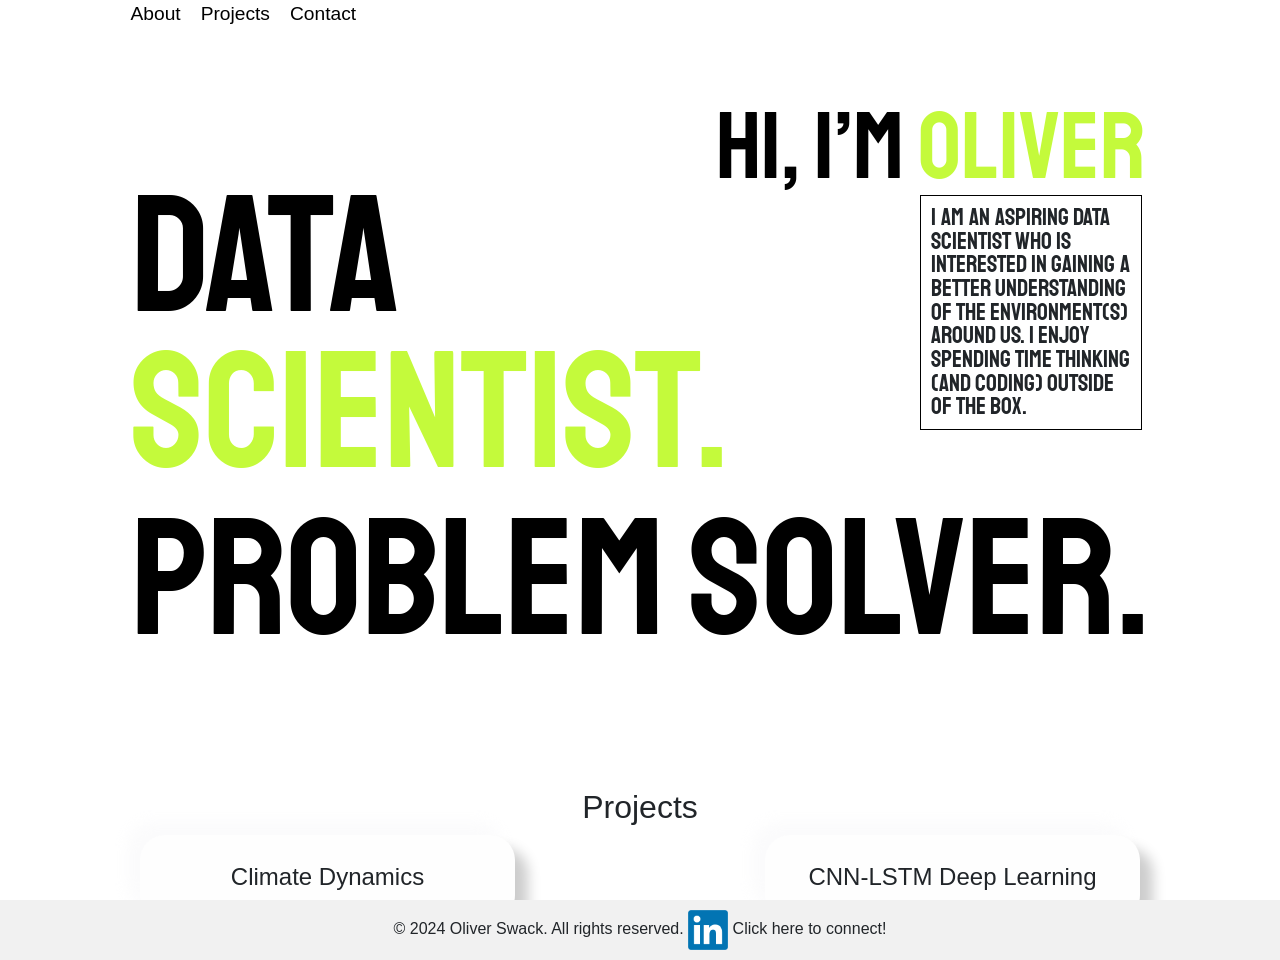
==== index.html @ 8a65af73 "Update index.html" ====
<!DOCTYPE html>
<html lang="en">
<head>
  <meta charset="UTF-8">
  <meta name="viewport" content="width=device-width, initial-scale=1.0">
  <title>Oliver Swack Portfolio</title>
  <!-- external CSS file -->
  <link rel="stylesheet" type="text/css" href="design.css">
  <!-- additional external stylesheets -->
  <link href="https://fonts.googleapis.com/css2?family=Merriweather&display=swap" rel="stylesheet">
  <link rel="stylesheet" href="https://maxcdn.bootstrapcdn.com/bootstrap/4.0.0/css/bootstrap.min.css">
  <link rel="stylesheet" href="style.css">
</head>
<body>
  <main>
    <div class="design scroll-item-top">
      <!-- Navigation Bar -->
      <nav>
        <ul>
          <li><a href="#about">About</a></li>
          <li><a href="#portfolio">Projects</a></li>
          <li><a href="#contact">Contact</a></li>
        </ul>
      </nav>

      <div class="hi-i-m-oliver">
        Hi, I’m <span style="color: #c4fa3b">Oliver</span>
      </div>

      <div class ="stack">
        <div class="data">
          <span>Data</span>
        </div>
        <div class="i-am-an-aspiring">
          <span id="test"> I am an aspiring Data Scientist who is interested in gaining a better understanding of the environment(s)
          around us. I enjoy spending time thinking (and coding) outside of the box.</span>
        </div>
      </div>

      <div class="scientist">
        Scientist.
      </div>

      <div class="problem-solver">
        <span> Problem Solver. </span>
      </div>
    </div>
    <div class="container-fluid">
      <div class="row no-gutters justify-content-center divmargins2 scroll-item-top">
        <h2 id="projects">Projects</h2>
      </div>
      <div class="row no-gutters tblock-big-space" id="portfolio">
        <div class="col-lg-6 d-flex justify-content-center divmargins3">
          <div class="tblock">
            <span class='tblock-title'> Climate Dynamics </span>
            <div class="tblock-big">
            <img src="./climate_dynamics.png" class="tblockvis">
             Climate change is undoubtedly one of the leading existential threats we face today. Combatting this threat and improving our understanding of the environments around us, thousands of scientists actively study Earth’s climate to inspire solutions. Beginning in the summer of 2023, I interned as a research assistant at USC’s Climate Dynamics Lab. My primary task was to produce a model that analyzes the net warming trends (heating anomalies) in Earth's atmosphere from the last few thousand years through the 22nd century. To read more about my research and view the repository, click <a href="https://github.com/omswack/summer-research-2023" target="_blank" rel="noopener">here</a>.
           </div>
         </div>
       </div>
     <!-- </div>
       <div class="row no-gutters item-space"> -->
        <div class="col-lg-6 d-flex justify-content-center snap_item">
          <div class="tblock">
            <span class='tblock-title'> CNN-LSTM Deep Learning </span>
            <div class="tblock-big">
              <img src="./validation_test.png" class="tblockvis">
              In 2015, the U.N. introduced 17 sustainable development goals, or <a href="https://sdgs.un.org/goals" target="_blank" rel="noopener">SDGs</a>, to strategically focus on healthier economic development towards 2030. Inspired by this (and specifically SDG 13), my peers and I wanted to see if we could predict air quality patterns in hopes of discovering solutions. Starting from scratch, I designed a deep-learning model to predict the future presence of particulate matter in our atmosphere. I calculated all of the tensor and convolution dimensions firstly by hand and then proceeded to implement it using PyTorch. The model was trained off of time series data, to learn more and view the code, click <a href="https://github.com/omswack/aersol-CNN-LSTM" target="_blank" rel="noopener">here</a>.
         </div>
       </div>
     </div>
   </div>
     <div class="row no-gutters tblock-big-space scroll-item-top">
      <div class="col-lg-6 d-flex justify-content-center divmargins2">
        <div class="tblock divmargins3">
          <span class='tblock-title'> MusicaHub (GeoListen) </span>
          <div class="tblock-big">
            <video autoplay loop muted poster="" class ="tblockvis">
              <source src="./spotifyloop.mp4" type="video/mp4">
              Your browser does not support the video tag.
            </video>
           MusicaHub is a full-stack web development project that allows users to stay up to date on the "global" listening experience. Powered by Spotify's REST API, the platform is constantly updated on any recent changes to the playlist(s) located in Spotify. The songs page features a dynamic loading UI. The platform utilizes SQL to manage user states, metadata, and so on for a heightened experience. Through the different user states such as admin, regular, and guest, the project effectively provides CRUD functionality. For more info, click <a href="https://github.com/omswack/fullstack_project" target="_blank" rel="noopener">here</a>.
         </div>
       </div>
     </div>
<!--  </div>
 <div class="row no-gutters item-space"> -->
  <div class="col-lg-6 d-flex justify-content-center divmargins2 snap_item">
    <div class="tblock">
      <span class='tblock-title'> Labor Force Sentiment Analysis </span>
      <div class="tblock-big">
       Coming Soon.
     </div>
   </div>
 </div>
</div>

<div class="row no-gutters scroll-item-top" id="about">
  <div class="col-12 center divmargins2">
    <img src="./portrait_for_page.png" alt="Oliver's Portrait">
  </div>
  <div class="offset-1 col-10 divmargins">
    <p>
      I am a recent graduate from the University of Southern California (Fight On!) where I hold a dual degree in 1.) Data Science and 2.) International Relations and the Global Economy. I am currently seeking career opportunities in data science and adjacent fields where I can improve my technical abilities and be a leader. Aside from my current career interest, as my degrees suggest I am curious individual and enjoy studying different subjects including (not exclusively) macroeconomics and finance, global policy and affairs, philosophy, history (currently Early Renaissance) and mathematics. In my free time, I enjoy weightlifting, swimming, reading, backpacking, learning guitar, and watching the Chicago Cubs beat the White Sox.
    </p>
  </div>
</div>
</div>

</main>

<footer id="contact">
  &copy; 2024 Oliver Swack. All rights reserved. 
  <a href="https://www.linkedin.com/in/oliverswack/" class="footer-link" target="_blank" rel="noopener noreferrer">
    <img src="./linkedin.png" alt="LinkedIn Profile">
  </a>
  Click here to connect!
</footer>

<script src="https://code.jquery.com/jquery-3.2.1.slim.min.js"></script>
<script src="https://cdnjs.cloudflare.com/ajax/libs/popper.js/1.12.9/umd/popper.min.js"></script>
<script src="https://maxcdn.bootstrapcdn.com/bootstrap/4.0.0/js/bootstrap.min.js"></script>
<script src="scripts.js"></script>
</body>
</html>
---- design.css ----
body {
    font-family: 'Merriweather', serif;
    display: grid;
    min-height: 100vh;
}

p {
    font-size: 1.5em;
}

.container-fluid {
    display: grid;
    grid-gap: 0;
    min-height: 100vh;
}

footer {
    background: #f2f2f2;
    padding: 20px;
}

nav {
/*    margin-top: 10%;*/
/*    margin-left: 2%;*/
}

nav ul {
    list-style: none;
    padding: 0;
    margin: 0;
    display: flex;
}

nav li {
    margin-right: 20px;
}

nav li a {
    color: black;
    text-decoration: none;
    font-size: 1.5em;
}

nav li a:hover {
    color: #5865F2;
}

.tblockvis {
    width: 100%; 
    height: auto; 
    border-radius: 25px;
    padding-bottom: 15px;
}

#slogan-margin {
    margin-bottom: 300px;
}

#slogan-heading {
    margin-top: 15vh;
    font-size: 5em;
}

#slogan-font-size {
    font-size: 3em;
}

#color-1 {
    background: linear-gradient(249.19deg, #F2F8FC -7.36%, #D1E5FF 115.09%);
}

#projects {
/*    margin-top: 5vh;*/
/*    margin-bottom: 5vh;*/
}

.divmargins {
  margin-top: 10%;
  margin-bottom: 25%;
}

.divmargins2 {
    margin-top: 10%;
}

/* for viewport up to 992 */
.divmargins3 {
    margin-bottom: 0vh;
}

.tblock-big-space {
    margin-bottom: 70vh;
}


main {
  overflow-y: scroll;  
  scroll-snap-type: y mandatory; /* Enable horizontal snap points */
  height: 100vh;                /* Full viewport height */
}

.scroll-item-top {
  scroll-snap-align: start;    /* Snap to the center of the container */
}

.scroll-item-mid {
 scroll-snap-align: center;
}

.scroll-item-bot {
 scroll-snap-align: end;
}

.center {
display: flex;
justify-content: center;
}
.pulsing-heading {
    font-size: 3em;
    text-align: center;
    animation: pulse 1.5s; /* Apply animation */
    animation-iteration-count: 3;
}

@keyframes pulse {
    0% {
        transform: scale(1);
        opacity: 1;
    }
    50% {
        transform: scale(1.1); /* Slightly increase size */
        opacity: 0.8; /* Slightly decrease opacity */
    }
    100% {
        transform: scale(1);
        opacity: 1;
    }
}

/* Dropdown Styles */
.tblock {
  background: #FEFEFE;
  width: 60%;
  height: 85px;
  border-radius: 25px;
  box-shadow: -13px -13px 13px rgba(242, 243, 244, 0.3), 
              13px 13px 13px rgba(0, 0, 0, 0.2);
  display: flex;
  justify-content: center;
  align-items: center;
  position: relative;
  cursor: pointer;
  margin-bottom: 10%; /* Add some margin for separation */
  transition: width 0.5s ease-in-out;
}

.tblock-title {
    font-size: 1.5em;
    text-align: center;
}
.tblock-big {
  padding: 20px;
  z-index: 1;
  background: #ebebeb;
  width: 100%;
  max-height: none;
  overflow: hidden;
  border-radius: 25px;
  box-shadow: -13px -13px 13px rgba(242, 243, 244, 0.3), 
              13px 13px 13px rgba(0, 0, 0, 0.2);
  position: absolute;
  top: 85px; /* Adjust this based on tblock height */
  opacity: 0; /* Start invisible */
}

.tblock:hover {
  width: 95%; /* Expand width on hover */
}

.tblock:hover .tblock-big {
  opacity: 1; /* Make visible */
  transition: max-height 1s ease 0.5s, opacity 0.5s ease; /* Delay vertical expansion */
  transition-delay: 0.5s, 0.5s, 0.5s;
}

/* When tblock is active */
.tblock.active {
  width: 95%;
  height: 85px; 
}

.tblock.active .tblock-big {
  opacity: 1;
}

footer {
    background-color: #f1f1f1;
    padding: 10px;
    text-align: center;
      position: relative;
    width: 100%;
}
.footer-link img {
    width: 40px; /* Adjust size as needed */
    height: auto;
    transition: opacity 0.3s;
}
.footer-link img:hover {
    opacity: 0.7; /* Optional: Add hover effect */
}

/* Media breakpoints for dynamic window sizing */

/* ULTRA TINYYYYYYY */
@media (max-width: 430px)
{
    #about img {
    max-width: 100%; /* Ensure the image fits within the container */
    height: auto;    /* Maintain aspect ratio */
    }


}

/* Small devices (up to 768px) */

@media (max-width: 530px) 
{
    .tblock-big-space {
    margin-bottom: 90vh;
}
}

@media (max-width: 768px) 
{
    nav li a 
    {
    font-size: 1em;
    }
}

@media (max-width: 1024px) 
{
    nav li a 
    {
    font-size: 1.15em;
    }
}


@media (max-width: 992px) 
{
 .divmargins3 {
    margin-bottom: 70vh;
 }

 .divmargin2 {
    margin-top: 0%;
 }



 .snap_item {
    scroll-snap-align: start;
}
}



@media (min-width: 1025px) and (max-width: 1390px) 
{
    nav li a 
        {
        font-size: 1.2em;
        }
}
---- style.css ----
@import url("https://fonts.googleapis.com/css?family=Staatliches:400");

* {
  -webkit-font-smoothing: antialiased;
  box-sizing: border-box;
}



/* Container design */
.design {
  display: grid;
  background-color: #ffffff;
  justify-content: center;
  margin: 0 auto;
}

/* Styles for the slogan heading */
.design .hi-i-m-oliver {
  position: relative;
  font-family: "Staatliches", Helvetica;
  font-weight: 400;
  font-size: 128px;
  letter-spacing: 0;
  line-height: 1; /* Ensure tight line-height */
  white-space: nowrap;
  color: #000000;
  margin-top: 7%;
  margin-left: 57.5%;
/*  margin-bottom: -3%;*/
}

/* Styles for the data section */
.design .data {
  position: relative;
  font-family: "Staatliches", Helvetica;
  font-weight: 400;
  font-size: 225px;
  letter-spacing: 0;
  color: #000000;
  line-height: 0.75; 

}

/* Styles for the scientist section */
.design .scientist {
  overflow: visible;
  position: relative;
  font-family: "Staatliches", Helvetica;
  font-weight: 400;
  font-size: 225px;
  letter-spacing: 0;
  color: #c4fa3b;
  line-height: 0.65; /* Ensure tight line-height */
  margin-top: -100px;
}

/* Styles for the problem solver section */
.design .problem-solver {
  position: relative;
  font-family: "Staatliches", Helvetica;
  font-weight: 400;
  font-size: 225px;
  letter-spacing: 0;
  color: #000000;
  white-space: nowrap;
  line-height: 1;
}

/* Define the flex container */
.stack {
  display: flex;
/*  overflow: visible;*/
line-height: ;
}

/* rectangle */
.design .i-am-an-aspiring {
  align-self: flex-end;
  position: relative;
  font-family: "Staatliches", Helvetica;
  font-weight: 400;
  font-size: 32px;
  letter-spacing: 0;
  line-height: 1; /* Ensure tight line-height */
  border: 2px solid #000000;
  z-index: 1;
  width: 300px;
  margin-left: 706px;
  overflow: visible;
  padding: 10px
}

.design #test {
  margin-top:%;
}

/* Media breakpoints for dynamic window sizing */

/* ULTRA TINYYYYYYY */
@media (max-width: 430px)
{

  .design .hi-i-m-oliver {
  position: relative;
  font-family: "Staatliches", Helvetica;
  font-weight: 400;
  font-size: 32.33px; /* was 70.4 */
  letter-spacing: 0;
  line-height: 1; 
  white-space: nowrap;
  color: #000000;
  margin-top: 7%;
  margin-left: 58.5%;
}

.design .data {
  position: relative;
  font-family: "Staatliches", Helvetica;
  font-weight: 400;
  font-size: 58.826px; /* was 123.75 */
  letter-spacing: 0;
  color: #000000;
  line-height: 0.75; 

}

.design .scientist {
  overflow: visible;
  position: relative;
  font-family: "Staatliches", Helvetica;
  font-weight: 400;
  font-size: 58.826px; /* was 123.75 */
  letter-spacing: 0;
  color: #c4fa3b;
  line-height: 1; 
  margin-top: -40px;
}

.design .problem-solver {
  position: relative;
  font-family: "Staatliches", Helvetica;
  font-weight: 400;
  font-size: 58.826px; /* was 123.75 */
  letter-spacing: 0;
  color: #000000;
  white-space: nowrap;
  line-height: 1;
}

.design .i-am-an-aspiring {
  align-self: flex-end;
  position: relative;
  font-family: "Staatliches", Helvetica;
  font-weight: 400;
  font-size: 8.1px; /* was 17.6 */
  letter-spacing: 0;
  line-height: 1; 
  border: 1.75px solid #000000;
  z-index: 1;
  width: 75.768px; /* was 165 */
  margin-left: 187px;
  overflow: visible;
  padding: 2.75px /* was 10 */
} 
}
/* Small devices (up to 768px) */
@media (min-width: 430px) and (max-width: 768px) 
{

  .design .hi-i-m-oliver {
  position: relative;
  font-family: "Staatliches", Helvetica;
  font-weight: 400;
  font-size: 39.424px; /* was 70.4 */
  letter-spacing: 0;
  line-height: 1; 
  white-space: nowrap;
  color: #000000;
  margin-top: 7%;
  margin-left: 57.5%;
}

.design .data {
  position: relative;
  font-family: "Staatliches", Helvetica;
  font-weight: 400;
  font-size: 69.3px; /* was 123.75 */
  letter-spacing: 0;
  color: #000000;
  line-height: 0.75; 

}

.design .scientist {
  overflow: visible;
  position: relative;
  font-family: "Staatliches", Helvetica;
  font-weight: 400;
  font-size: 69.3px; /* was 123.75 */
  letter-spacing: 0;
  color: #c4fa3b;
  line-height: 1; 
  margin-top: -40px;
}

.design .problem-solver {
  position: relative;
  font-family: "Staatliches", Helvetica;
  font-weight: 400;
  font-size: 69.3px; /* was 123.75 */
  letter-spacing: 0;
  color: #000000;
  white-space: nowrap;
  line-height: 1;
}

.design .i-am-an-aspiring {
  align-self: flex-end;
  position: relative;
  font-family: "Staatliches", Helvetica;
  font-weight: 400;
  font-size: 9.856px; /* was 17.6 */
  letter-spacing: 0;
  line-height: 1; 
  border: 2px solid #000000;
  z-index: 1;
  width: 92.4px; /* was 165 */
  margin-left: 217px;
  overflow: visible;
  padding: 3px /* was 10 */
} 
}

/* Medium devices (769px to 1024px) */
@media (min-width: 769px) and (max-width: 1024px) 
{
 .design .hi-i-m-oliver {
  position: relative;
  font-family: "Staatliches", Helvetica;
  font-weight: 400;
  font-size: 70.4px; /* was 79 */
  letter-spacing: 0;
  line-height: 1; 
  white-space: nowrap;
  color: #000000;
  margin-top: 7%;
  margin-left: 57.5%;
}

.design .data {
  position: relative;
  font-family: "Staatliches", Helvetica;
  font-weight: 400;
  font-size: 123.75px; /* was 225 */
  letter-spacing: 0;
  color: #000000;
  line-height: 0.75; 

}

.design .scientist {
  overflow: visible;
  position: relative;
  font-family: "Staatliches", Helvetica;
  font-weight: 400;
  font-size: 123.75px; /* was 225 */
  letter-spacing: 0;
  color: #c4fa3b;
  line-height: 1; 
  margin-top: -100px;
}

.design .problem-solver {
  position: relative;
  font-family: "Staatliches", Helvetica;
  font-weight: 400;
  font-size: 123.75px; /* was 225 */
  letter-spacing: 0;
  color: #000000;
  white-space: nowrap;
  line-height: 1;
}

.design .i-am-an-aspiring {
  align-self: flex-end;
  position: relative;
  font-family: "Staatliches", Helvetica;
  font-weight: 400;
  font-size: 17.6px; /* was 32 */
  letter-spacing: 0;
  line-height: 1; 
  border: 1px solid #000000;
  z-index: 1;
  width: 165px; /* was 300 */
  margin-left: 388px;
  overflow: visible;
  padding: 10px
} 
}

/* Large devices (1025px and up) */
@media (min-width: 1025px) and (max-width: 1390px) 
{
  .design .hi-i-m-oliver {
  position: relative;
  font-family: "Staatliches", Helvetica;
  font-weight: 400;
  font-size: 94.72px; /* was 128 */
  letter-spacing: 0;
  line-height: 1; 
  white-space: nowrap;
  color: #000000;
  margin-top: 7%;
  margin-left: 57.5%;
}

.design .data {
  position: relative;
  font-family: "Staatliches", Helvetica;
  font-weight: 400;
  font-size: 166.5px; /* was 225 */
  letter-spacing: 0;
  color: #000000;
  line-height: 0.75; 

}

.design .scientist {
  overflow: visible;
  position: relative;
  font-family: "Staatliches", Helvetica;
  font-weight: 400;
  font-size: 166.5px; /* was 225 */
  letter-spacing: 0;
  color: #c4fa3b;
  line-height: 1; 
  margin-top: -100px;
}

.design .problem-solver {
  position: relative;
  font-family: "Staatliches", Helvetica;
  font-weight: 400;
  font-size: 166.55px; /* was 225 */
  letter-spacing: 0;
  color: #000000;
  white-space: nowrap;
  line-height: 1;
}

.design .i-am-an-aspiring {
  align-self: flex-end;
  position: relative;
  font-family: "Staatliches", Helvetica;
  font-weight: 400;
  font-size: 23.7px; /* was 32 */
  letter-spacing: 0;
  line-height: 1; 
  border: 1px solid #000000;
  z-index: 1;
  width: 222px; /* was 300 */
  margin-left: 520px;
  overflow: visible;
  padding: 10px
} 
}
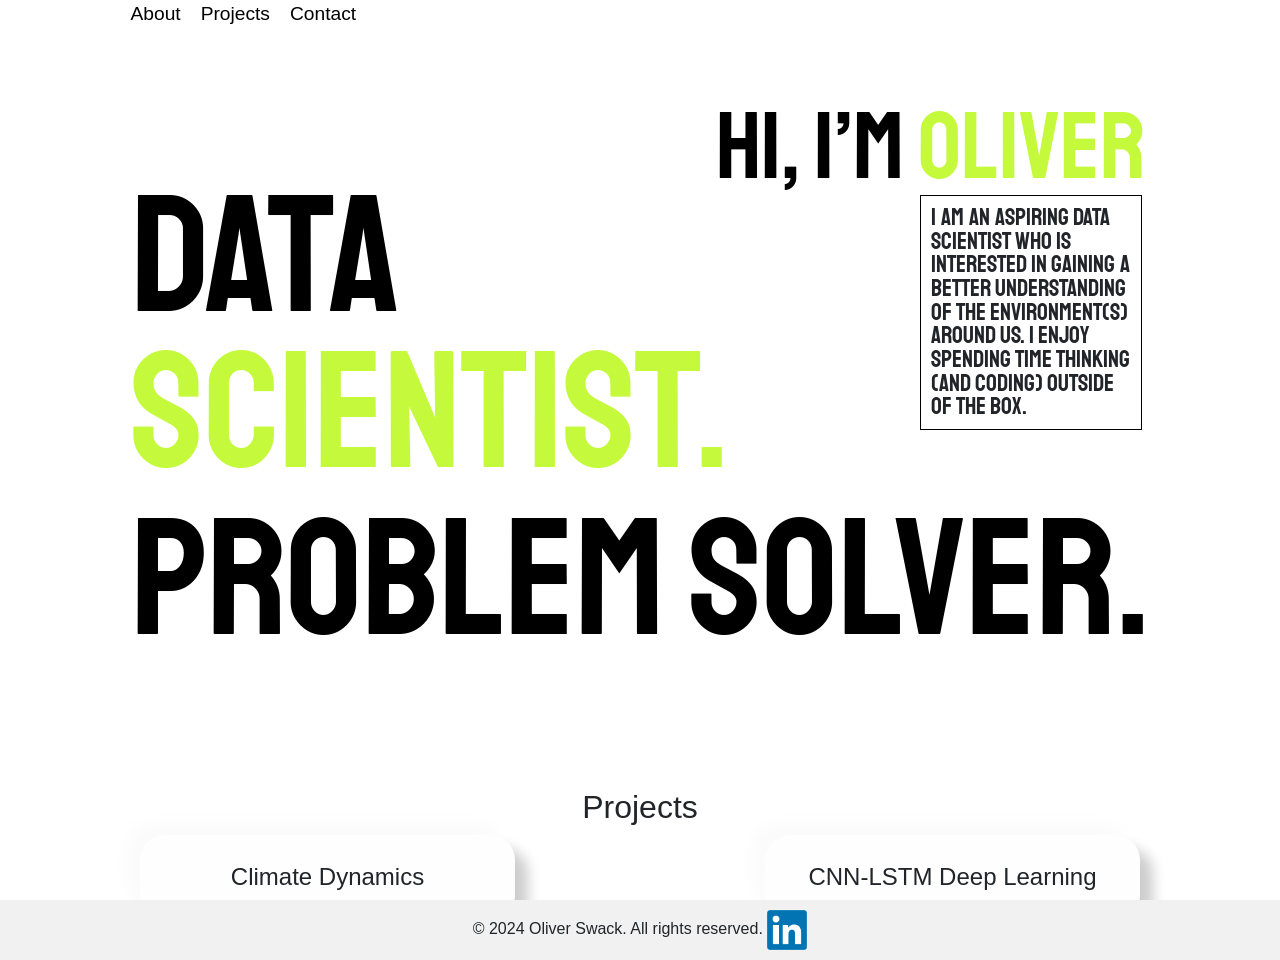
==== commit 9213a6c7: "Update index.html" ====
--- a/index.html
+++ b/index.html
@@ -66,7 +66,7 @@
             <span class='tblock-title'> CNN-LSTM Deep Learning </span>
             <div class="tblock-big">
               <img src="./validation_test.png" class="tblockvis">
-              In 2015, the U.N. introduced 17 sustainable development goals, or <a href="https://sdgs.un.org/goals" target="_blank" rel="noopener">SDGs</a>, to strategically focus on healthier economic development towards 2030. Inspired by this (and specifically SDG 13), my peers and I wanted to see if we could predict air quality patterns in hopes of discovering solutions. Starting from scratch, I designed a deep-learning model to predict the future presence of particulate matter in our atmosphere. I calculated all of the tensor and convolution dimensions firstly by hand and then proceeded to implement it using PyTorch. The model was trained off of time series data, to learn more and view the code, click <a href="https://github.com/omswack/aersol-CNN-LSTM" target="_blank" rel="noopener">here</a>.
+              In 2015, the U.N. introduced 17 sustainable development goals, or <a href="https://sdgs.un.org/goals" target="_blank" rel="noopener">SDGs</a>, to strategically focus on healthier economic development towards 2030. One of the SDGs focuses on reducing greenhouse gas emissions and being inspired by this, my peers and I wanted to see if we could predict air quality patterns to gain a better understanding of how to minimize them. Starting from scratch, I designed a deep-learning model to predict the future presence of particulate matter in our atmosphere. I calculated all of the tensor and convolution dimensions firstly by hand and then proceeded to implement it using PyTorch. The model was trained off of time series data, to learn more and view the code, click <a href="https://github.com/omswack/aersol-CNN-LSTM" target="_blank" rel="noopener">here</a>.
          </div>
        </div>
      </div>
@@ -115,7 +115,6 @@
   <a href="https://www.linkedin.com/in/oliverswack/" class="footer-link" target="_blank" rel="noopener noreferrer">
     <img src="./linkedin.png" alt="LinkedIn Profile">
   </a>
-  Click here to connect!
 </footer>
 
 <script src="https://code.jquery.com/jquery-3.2.1.slim.min.js"></script>
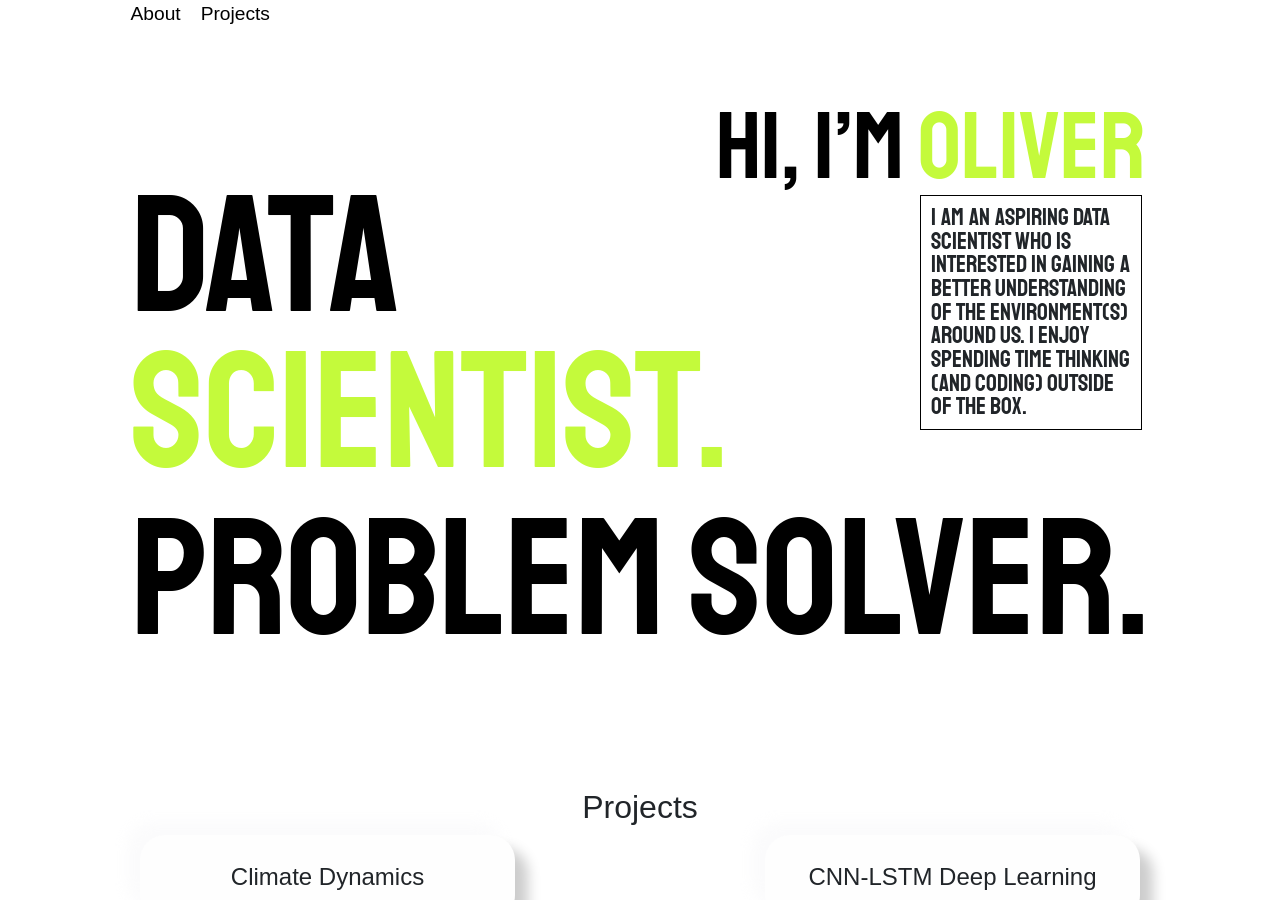
==== commit d7a1d811: "Update index.html" ====
--- a/index.html
+++ b/index.html
@@ -19,7 +19,7 @@
         <ul>
           <li><a href="#about">About</a></li>
           <li><a href="#portfolio">Projects</a></li>
-          <li><a href="#contact">Contact</a></li>
+          <!-- <li><a href="#contact">Contact</a></li> -->
         </ul>
       </nav>
 
@@ -110,13 +110,6 @@
 
 </main>
 
-<footer id="contact">
-  &copy; 2024 Oliver Swack. All rights reserved. 
-  <a href="https://www.linkedin.com/in/oliverswack/" class="footer-link" target="_blank" rel="noopener noreferrer">
-    <img src="./linkedin.png" alt="LinkedIn Profile">
-  </a>
-</footer>
-
 <script src="https://code.jquery.com/jquery-3.2.1.slim.min.js"></script>
 <script src="https://cdnjs.cloudflare.com/ajax/libs/popper.js/1.12.9/umd/popper.min.js"></script>
 <script src="https://maxcdn.bootstrapcdn.com/bootstrap/4.0.0/js/bootstrap.min.js"></script>
--- a/design.css
+++ b/design.css
@@ -12,11 +12,6 @@
     display: grid;
     grid-gap: 0;
     min-height: 100vh;
-}
-
-footer {
-    background: #f2f2f2;
-    padding: 20px;
 }
 
 nav {
@@ -196,9 +191,10 @@
 footer {
     background-color: #f1f1f1;
     padding: 10px;
+    position: relative;
+    width: 100%;
     text-align: center;
-      position: relative;
-    width: 100%;
+    font-size: 1em;
 }
 .footer-link img {
     width: 40px; /* Adjust size as needed */
@@ -230,7 +226,6 @@
     margin-bottom: 90vh;
 }
 }
-
 @media (max-width: 768px) 
 {
     nav li a 
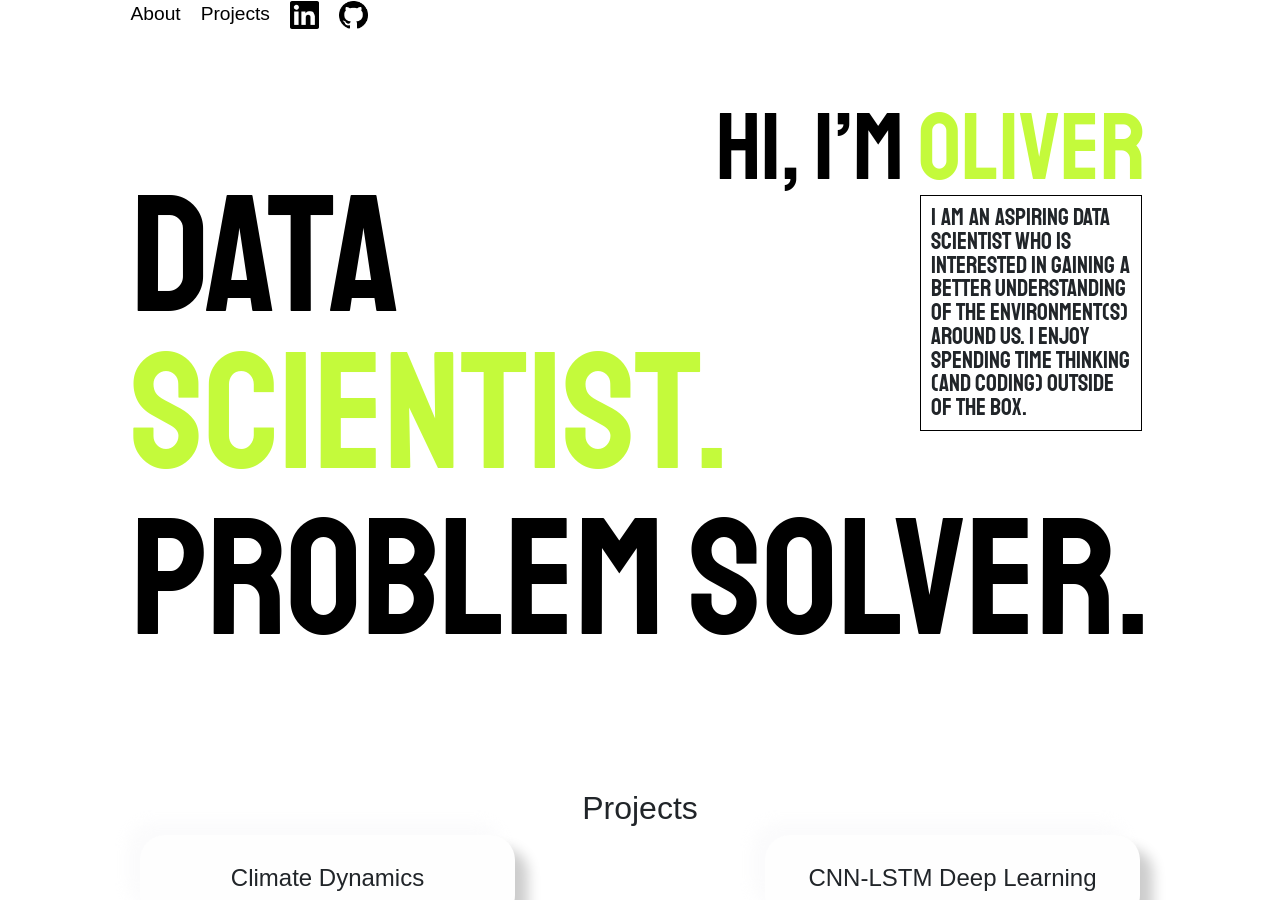
==== commit 05bb02cf: "Update index.html" ====
--- a/index.html
+++ b/index.html
@@ -20,6 +20,10 @@
           <li><a href="#about">About</a></li>
           <li><a href="#portfolio">Projects</a></li>
           <!-- <li><a href="#contact">Contact</a></li> -->
+          <li><a href="https://www.linkedin.com/in/oliverswack/">
+            <img src="./linkedin.jpg" class="navbar-icon"></a></li>
+          <li><a href="https://github.com/omswack">
+            <img src="./github.png" class="navbar-icon"></a></li>
         </ul>
       </nav>
 
--- a/design.css
+++ b/design.css
@@ -40,6 +40,9 @@
     color: #5865F2;
 }
 
+.navbar-icon {
+  height: 1.5em; /* Same as the font size of nav links */
+}
 .tblockvis {
     width: 100%; 
     height: auto; 
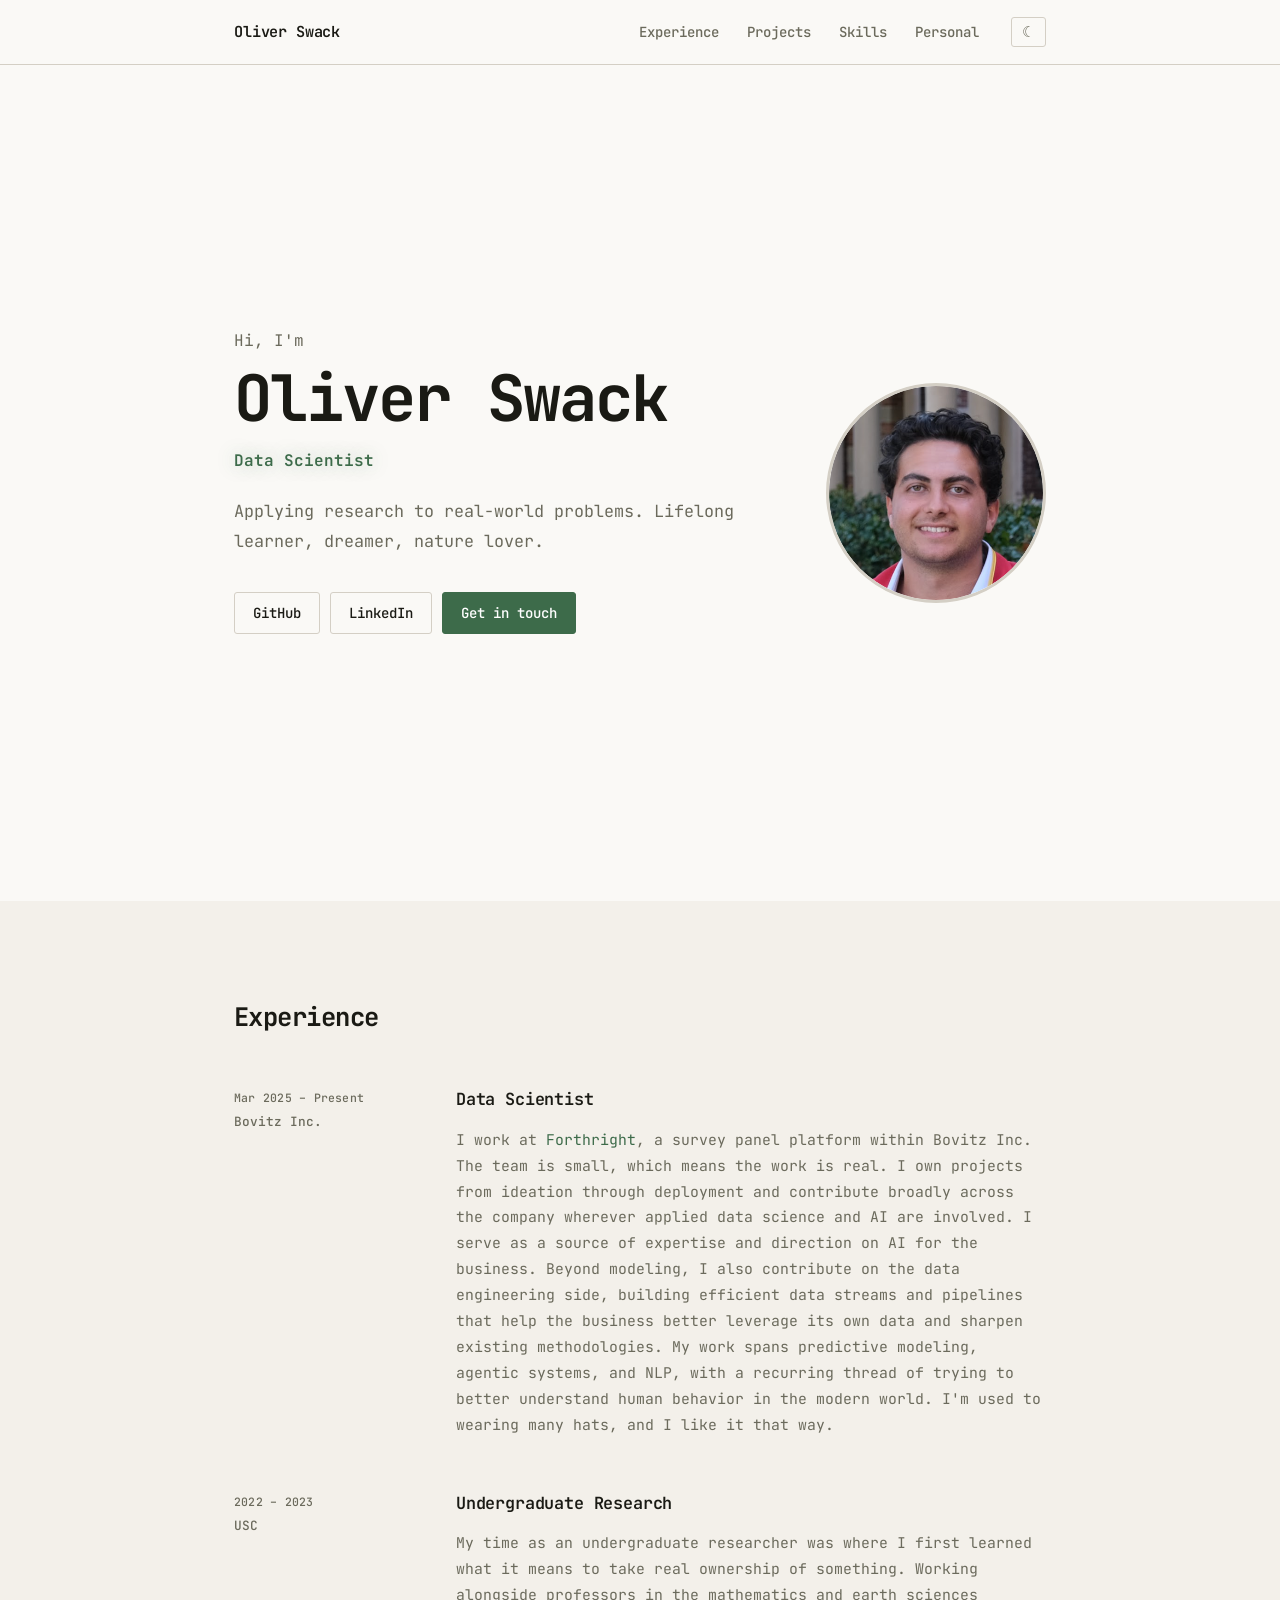
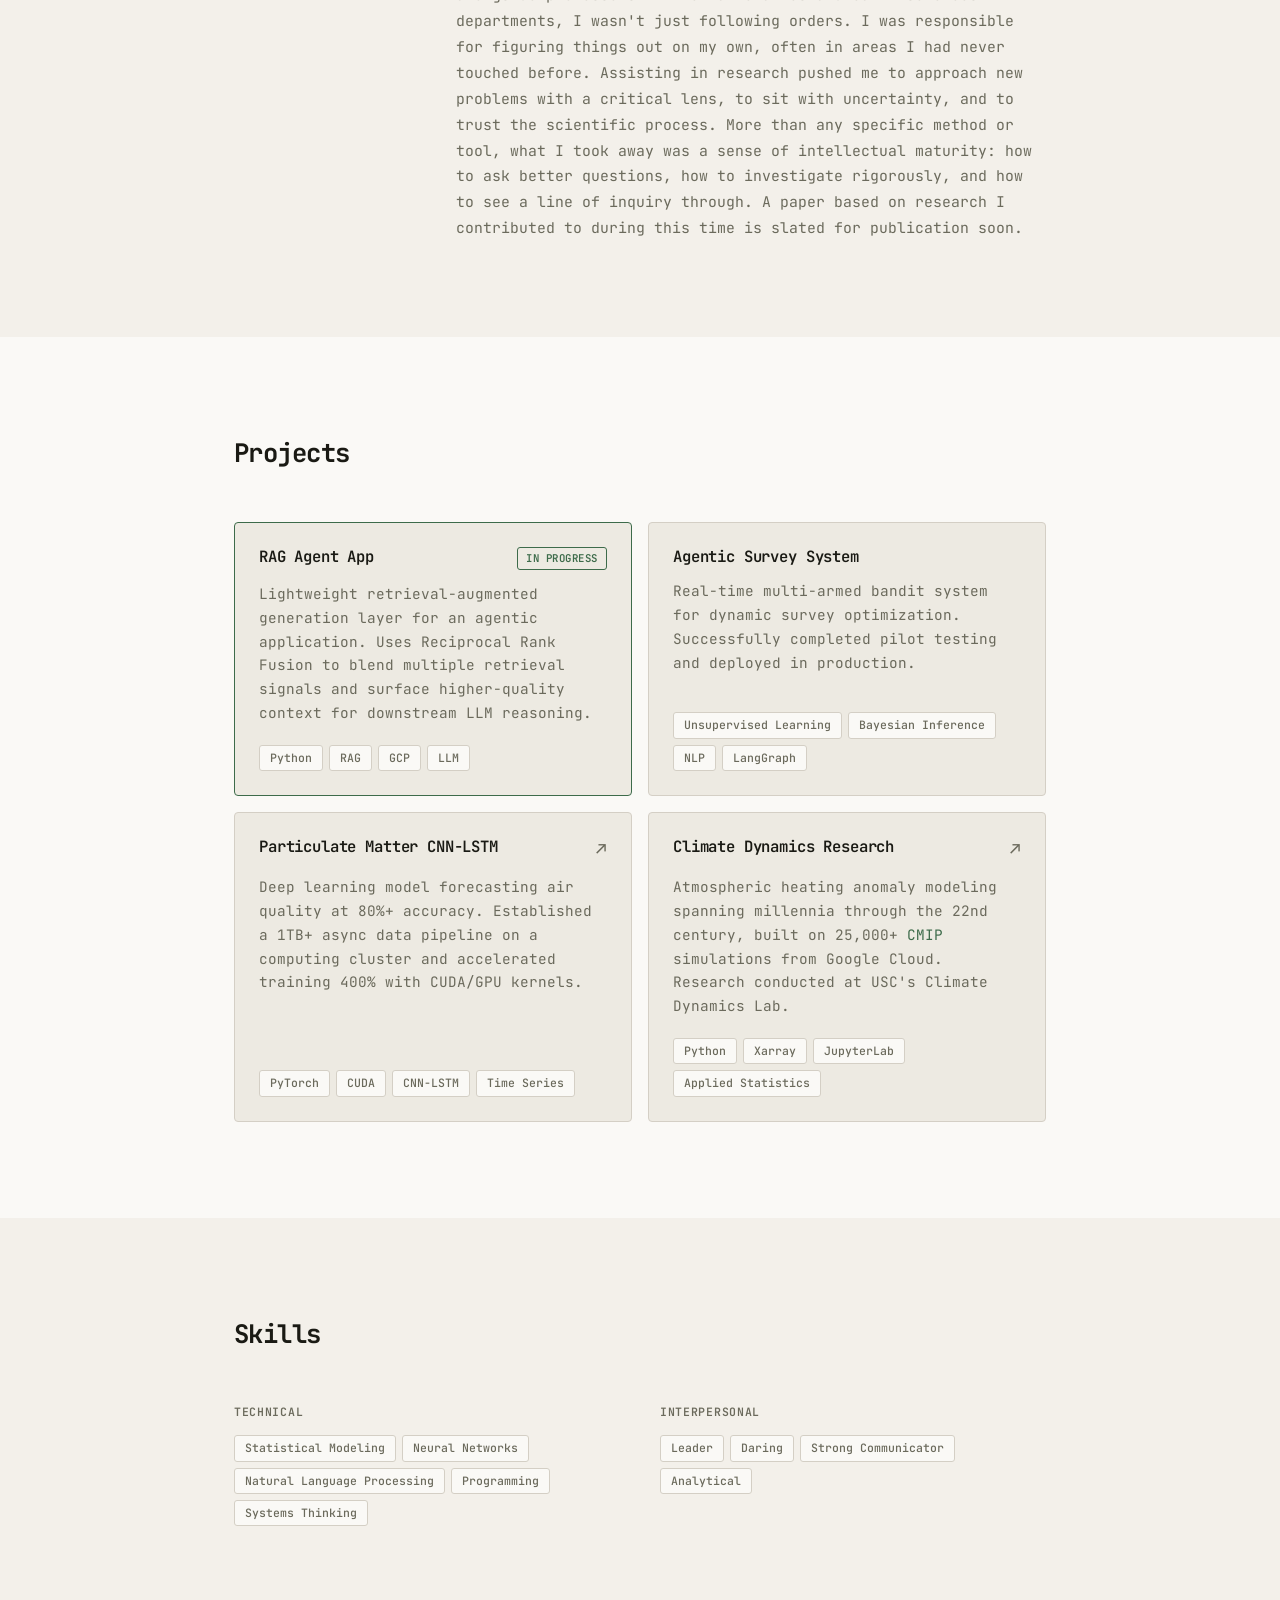
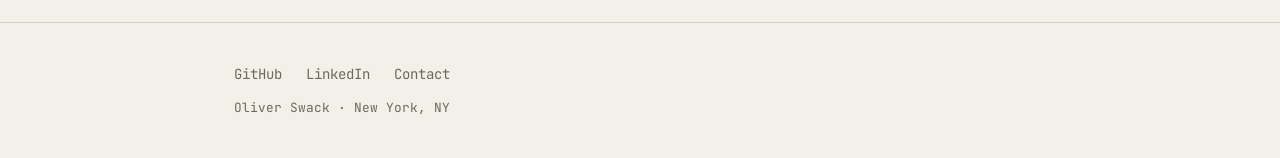
==== commit c3ecd7d5: "Deploy redesigned site New Inter/JetBrains Mono layout with dark-mode toggle, experience timeline, p" ====
--- a/index.html
+++ b/index.html
@@ -1,122 +1,196 @@
 <!DOCTYPE html>
-<html lang="en">
+<html lang="en" data-theme="light">
 <head>
   <meta charset="UTF-8">
   <meta name="viewport" content="width=device-width, initial-scale=1.0">
-  <title>Oliver Swack Portfolio</title>
-  <!-- external CSS file -->
-  <link rel="stylesheet" type="text/css" href="design.css">
-  <!-- additional external stylesheets -->
-  <link href="https://fonts.googleapis.com/css2?family=Merriweather&display=swap" rel="stylesheet">
-  <link rel="stylesheet" href="https://maxcdn.bootstrapcdn.com/bootstrap/4.0.0/css/bootstrap.min.css">
+  <title>Oliver Swack</title>
+  <link rel="preconnect" href="https://fonts.googleapis.com">
+  <link rel="preconnect" href="https://fonts.gstatic.com" crossorigin>
+  <link href="https://fonts.googleapis.com/css2?family=Inter:wght@300;400;500;600;700&family=JetBrains+Mono:wght@400;500;600&display=swap" rel="stylesheet">
   <link rel="stylesheet" href="style.css">
 </head>
 <body>
+
+  <header>
+    <nav>
+      <span class="nav-logo">Oliver Swack</span>
+      <ul>
+        <li><a href="#experience">Experience</a></li>
+        <li><a href="#projects">Projects</a></li>
+        <li><a href="#skills">Skills</a></li>
+        <li><a href="personal.html">Personal</a></li>
+      </ul>
+      <button class="theme-toggle" aria-label="Toggle dark mode">
+        <span class="theme-icon">☾</span>
+      </button>
+    </nav>
+  </header>
+
   <main>
-    <div class="design scroll-item-top">
-      <!-- Navigation Bar -->
-      <nav>
-        <ul>
-          <li><a href="#about">About</a></li>
-          <li><a href="#portfolio">Projects</a></li>
-          <!-- <li><a href="#contact">Contact</a></li> -->
-          <li><a href="https://www.linkedin.com/in/oliverswack/">
-            <img src="./linkedin.jpg" class="navbar-icon"></a></li>
-          <li><a href="https://github.com/omswack">
-            <img src="./github.png" class="navbar-icon"></a></li>
-        </ul>
-      </nav>
 
-      <div class="hi-i-m-oliver">
-        Hi, I’m <span style="color: #c4fa3b">Oliver</span>
-      </div>
-
-      <div class ="stack">
-        <div class="data">
-          <span>Data</span>
+    <!-- Hero -->
+    <section class="hero" id="home">
+      <div class="container hero-container">
+        <div class="hero-text">
+          <div class="hero-text-inner">
+            <p class="hero-greeting">Hi, I'm</p>
+            <h1 class="hero-name">Oliver Swack</h1>
+            <p class="hero-title">Data Scientist</p>
+            <p class="hero-tagline">Applying research to real-world problems. Lifelong learner, dreamer, nature lover.</p>
+            <div class="hero-links">
+              <a href="https://github.com/omswack" target="_blank" rel="noopener" class="btn btn-outline">GitHub</a>
+              <a href="https://www.linkedin.com/in/oliverswack/" target="_blank" rel="noopener" class="btn btn-outline">LinkedIn</a>
+              <a href="mailto:olivers29@gmail.com" class="btn btn-primary">Get in touch</a>
+            </div>
+          </div>
         </div>
-        <div class="i-am-an-aspiring">
-          <span id="test"> I am an aspiring Data Scientist who is interested in gaining a better understanding of the environment(s)
-          around us. I enjoy spending time thinking (and coding) outside of the box.</span>
+        <div class="hero-portrait">
+          <img src="./portrait_for_page.png" alt="Oliver Swack">
         </div>
       </div>
+    </section>
 
-      <div class="scientist">
-        Scientist.
+    <!-- Experience -->
+    <section id="experience">
+      <div class="container">
+        <h2 class="section-title fade-in">Experience</h2>
+        <div class="timeline">
+
+          <div class="timeline-item fade-in">
+            <div class="timeline-meta">
+              <span class="timeline-date">Mar 2025 – Present</span>
+              <span class="timeline-company">Bovitz Inc.</span>
+            </div>
+            <div class="timeline-content">
+              <h3>Data Scientist</h3>
+              <p class="timeline-summary">I work at <a href="https://www.forthrightaccess.com/" target="_blank" rel="noopener">Forthright</a>, a survey panel platform within Bovitz Inc. The team is small, which means the work is real. I own projects from ideation through deployment and contribute broadly across the company wherever applied data science and AI are involved. I serve as a source of expertise and direction on AI for the business. Beyond modeling, I also contribute on the data engineering side, building efficient data streams and pipelines that help the business better leverage its own data and sharpen existing methodologies. My work spans predictive modeling, agentic systems, and NLP, with a recurring thread of trying to better understand human behavior in the modern world. I'm used to wearing many hats, and I like it that way.</p>
+            </div>
+          </div>
+
+          <div class="timeline-item fade-in">
+            <div class="timeline-meta">
+              <span class="timeline-date">2022 – 2023</span>
+              <span class="timeline-company">USC</span>
+            </div>
+            <div class="timeline-content">
+              <h3>Undergraduate Research</h3>
+              <p class="timeline-summary">My time as an undergraduate researcher was where I first learned what it means to take real ownership of something. Working alongside professors in the mathematics and earth sciences departments, I wasn't just following orders. I was responsible for figuring things out on my own, often in areas I had never touched before. Assisting in research pushed me to approach new problems with a critical lens, to sit with uncertainty, and to trust the scientific process. More than any specific method or tool, what I took away was a sense of intellectual maturity: how to ask better questions, how to investigate rigorously, and how to see a line of inquiry through. A paper based on research I contributed to during this time is slated for publication soon.</p>
+            </div>
+          </div>
+
+        </div>
       </div>
+    </section>
 
-      <div class="problem-solver">
-        <span> Problem Solver. </span>
+    <!-- Projects -->
+    <section id="projects">
+      <div class="container">
+        <h2 class="section-title fade-in">Projects</h2>
+        <div class="projects-grid">
+
+          <div class="project-card project-card--current fade-in">
+            <div class="project-header">
+              <h3>RAG Agent App</h3>
+              <span class="project-badge">In Progress</span>
+            </div>
+            <p>Lightweight retrieval-augmented generation layer for an agentic application. Uses Reciprocal Rank Fusion to blend multiple retrieval signals and surface higher-quality context for downstream LLM reasoning.</p>
+            <div class="tags">
+              <span class="tag">Python</span>
+              <span class="tag">RAG</span>
+              <span class="tag">GCP</span>
+              <span class="tag">LLM</span>
+            </div>
+          </div>
+
+          <div class="project-card fade-in">
+            <div class="project-header">
+              <h3>Agentic Survey System</h3>
+            </div>
+            <p>Real-time multi-armed bandit system for dynamic survey optimization. Successfully completed pilot testing and deployed in production.</p>
+            <div class="tags">
+              <span class="tag">Unsupervised Learning</span>
+              <span class="tag">Bayesian Inference</span>
+              <span class="tag">NLP</span>
+              <span class="tag">LangGraph</span>
+            </div>
+          </div>
+
+          <div class="project-card fade-in">
+            <div class="project-header">
+              <h3>Particulate Matter CNN-LSTM</h3>
+              <a href="https://github.com/omswack/aersol-CNN-LSTM" target="_blank" rel="noopener" class="project-link" aria-label="View on GitHub">↗</a>
+            </div>
+            <p>Deep learning model forecasting air quality at 80%+ accuracy. Established a 1TB+ async data pipeline on a computing cluster and accelerated training 400% with CUDA/GPU kernels.</p>
+            <div class="tags">
+              <span class="tag">PyTorch</span>
+              <span class="tag">CUDA</span>
+              <span class="tag">CNN-LSTM</span>
+              <span class="tag">Time Series</span>
+            </div>
+          </div>
+
+          <div class="project-card fade-in">
+            <div class="project-header">
+              <h3>Climate Dynamics Research</h3>
+              <a href="https://github.com/omswack/summer-research-2023" target="_blank" rel="noopener" class="project-link" aria-label="View on GitHub">↗</a>
+            </div>
+            <p>Atmospheric heating anomaly modeling spanning millennia through the 22nd century, built on 25,000+ <a href="https://wcrp-cmip.org/cmip-phases/cmip7/" target="_blank" rel="noopener">CMIP</a> simulations from Google Cloud. Research conducted at USC's Climate Dynamics Lab.</p>
+            <div class="tags">
+              <span class="tag">Python</span>
+              <span class="tag">Xarray</span>
+              <span class="tag">JupyterLab</span>
+              <span class="tag">Applied Statistics</span>
+            </div>
+          </div>
+
+        </div>
       </div>
+    </section>
+
+    <!-- Skills -->
+    <section id="skills">
+      <div class="container">
+        <h2 class="section-title fade-in">Skills</h2>
+        <div class="skills-grid">
+
+          <div class="skill-group fade-in">
+            <h4>Technical</h4>
+            <div class="tags">
+              <span class="tag">Statistical Modeling</span>
+              <span class="tag">Neural Networks</span>
+              <span class="tag">Natural Language Processing</span>
+              <span class="tag">Programming</span>
+              <span class="tag">Systems Thinking</span>
+            </div>
+          </div>
+
+          <div class="skill-group fade-in">
+            <h4>Interpersonal</h4>
+            <div class="tags">
+              <span class="tag">Leader</span>
+              <span class="tag">Daring</span>
+              <span class="tag">Strong Communicator</span>
+              <span class="tag">Analytical</span>
+            </div>
+          </div>
+
+        </div>
+      </div>
+    </section>
+
+  </main>
+
+  <footer>
+    <div class="container">
+      <div class="footer-links">
+        <a href="https://github.com/omswack" target="_blank" rel="noopener">GitHub</a>
+        <a href="https://www.linkedin.com/in/oliverswack/" target="_blank" rel="noopener">LinkedIn</a>
+        <a href="mailto:olivers29@gmail.com">Contact</a>
+      </div>
+      <p class="footer-copy">Oliver Swack · New York, NY</p>
     </div>
-    <div class="container-fluid">
-      <div class="row no-gutters justify-content-center divmargins2 scroll-item-top">
-        <h2 id="projects">Projects</h2>
-      </div>
-      <div class="row no-gutters tblock-big-space" id="portfolio">
-        <div class="col-lg-6 d-flex justify-content-center divmargins3">
-          <div class="tblock">
-            <span class='tblock-title'> Climate Dynamics </span>
-            <div class="tblock-big">
-            <img src="./climate_dynamics.png" class="tblockvis">
-             Climate change is undoubtedly one of the leading existential threats we face today. Combatting this threat and improving our understanding of the environments around us, thousands of scientists actively study Earth’s climate to inspire solutions. Beginning in the summer of 2023, I interned as a research assistant at USC’s Climate Dynamics Lab. My primary task was to produce a model that analyzes the net warming trends (heating anomalies) in Earth's atmosphere from the last few thousand years through the 22nd century. To read more about my research and view the repository, click <a href="https://github.com/omswack/summer-research-2023" target="_blank" rel="noopener">here</a>.
-           </div>
-         </div>
-       </div>
-     <!-- </div>
-       <div class="row no-gutters item-space"> -->
-        <div class="col-lg-6 d-flex justify-content-center snap_item">
-          <div class="tblock">
-            <span class='tblock-title'> CNN-LSTM Deep Learning </span>
-            <div class="tblock-big">
-              <img src="./validation_test.png" class="tblockvis">
-              In 2015, the U.N. introduced 17 sustainable development goals, or <a href="https://sdgs.un.org/goals" target="_blank" rel="noopener">SDGs</a>, to strategically focus on healthier economic development towards 2030. One of the SDGs focuses on reducing greenhouse gas emissions and being inspired by this, my peers and I wanted to see if we could predict air quality patterns to gain a better understanding of how to minimize them. Starting from scratch, I designed a deep-learning model to predict the future presence of particulate matter in our atmosphere. I calculated all of the tensor and convolution dimensions firstly by hand and then proceeded to implement it using PyTorch. The model was trained off of time series data, to learn more and view the code, click <a href="https://github.com/omswack/aersol-CNN-LSTM" target="_blank" rel="noopener">here</a>.
-         </div>
-       </div>
-     </div>
-   </div>
-     <div class="row no-gutters tblock-big-space scroll-item-top">
-      <div class="col-lg-6 d-flex justify-content-center divmargins2">
-        <div class="tblock divmargins3">
-          <span class='tblock-title'> MusicaHub (GeoListen) </span>
-          <div class="tblock-big">
-            <video autoplay loop muted poster="" class ="tblockvis">
-              <source src="./spotifyloop.mp4" type="video/mp4">
-              Your browser does not support the video tag.
-            </video>
-           MusicaHub is a full-stack web development project that allows users to stay up to date on the "global" listening experience. Powered by Spotify's REST API, the platform is constantly updated on any recent changes to the playlist(s) located in Spotify. The songs page features a dynamic loading UI. The platform utilizes SQL to manage user states, metadata, and so on for a heightened experience. Through the different user states such as admin, regular, and guest, the project effectively provides CRUD functionality. For more info, click <a href="https://github.com/omswack/fullstack_project" target="_blank" rel="noopener">here</a>.
-         </div>
-       </div>
-     </div>
-<!--  </div>
- <div class="row no-gutters item-space"> -->
-  <div class="col-lg-6 d-flex justify-content-center divmargins2 snap_item">
-    <div class="tblock">
-      <span class='tblock-title'> Labor Force Sentiment Analysis </span>
-      <div class="tblock-big">
-       Coming Soon.
-     </div>
-   </div>
- </div>
-</div>
+  </footer>
 
-<div class="row no-gutters scroll-item-top" id="about">
-  <div class="col-12 center divmargins2">
-    <img src="./portrait_for_page.png" alt="Oliver's Portrait">
-  </div>
-  <div class="offset-1 col-10 divmargins">
-    <p>
-      I am a recent graduate from the University of Southern California (Fight On!) where I hold a dual degree in 1.) Data Science and 2.) International Relations and the Global Economy. I am currently seeking career opportunities in data science and adjacent fields where I can improve my technical abilities and be a leader. Aside from my current career interest, as my degrees suggest I am curious individual and enjoy studying different subjects including (not exclusively) macroeconomics and finance, global policy and affairs, philosophy, history (currently Early Renaissance) and mathematics. In my free time, I enjoy weightlifting, swimming, reading, backpacking, learning guitar, and watching the Chicago Cubs beat the White Sox.
-    </p>
-  </div>
-</div>
-</div>
-
-</main>
-
-<script src="https://code.jquery.com/jquery-3.2.1.slim.min.js"></script>
-<script src="https://cdnjs.cloudflare.com/ajax/libs/popper.js/1.12.9/umd/popper.min.js"></script>
-<script src="https://maxcdn.bootstrapcdn.com/bootstrap/4.0.0/js/bootstrap.min.js"></script>
-<script src="scripts.js"></script>
+  <script src="scripts.js"></script>
 </body>
 </html>
--- a/style.css
+++ b/style.css
@@ -1,367 +1,623 @@
-@import url("https://fonts.googleapis.com/css?family=Staatliches:400");
-
-* {
-  -webkit-font-smoothing: antialiased;
+/* ===== CSS Custom Properties ===== */
+:root {
+  --bg: #faf9f6;
+  --bg-secondary: #f3f0ea;
+  --surface: #edeae2;
+  --border: #d4cfc5;
+  --text-primary: #1a1a14;
+  --text-secondary: #6b6a5c;
+  --accent: #3d6b4a;
+  --accent-hover: #2e5239;
+  --nav-height: 64px;
+  --mono: 'JetBrains Mono', ui-monospace, monospace;
+}
+
+[data-theme="dark"] {
+  --bg: #141414;
+  --bg-secondary: #1a1a1a;
+  --surface: #222222;
+  --border: #2e2e2e;
+  --text-primary: #f0ede4;
+  --text-secondary: #9a9a86;
+  --accent: #6aab7a;
+  --accent-hover: #85c094;
+}
+
+/* ===== Reset ===== */
+*, *::before, *::after {
   box-sizing: border-box;
-}
-
-
-
-/* Container design */
-.design {
+  margin: 0;
+  padding: 0;
+}
+
+html {
+  scroll-behavior: smooth;
+}
+
+body {
+  font-family: 'JetBrains Mono', ui-monospace, monospace;
+  background-color: var(--bg);
+  color: var(--text-primary);
+  line-height: 1.6;
+  transition: background-color 0.2s ease, color 0.2s ease;
+}
+
+/* ===== Layout ===== */
+.container {
+  max-width: 860px;
+  margin: 0 auto;
+  padding: 0 24px;
+}
+
+section {
+  padding: 96px 0;
+}
+
+section:nth-child(even) {
+  background-color: var(--bg-secondary);
+}
+
+/* ===== Navigation ===== */
+header {
+  position: sticky;
+  top: 0;
+  z-index: 100;
+  background-color: var(--bg);
+  border-bottom: 1px solid var(--border);
+  transition: background-color 0.2s ease, border-color 0.2s ease;
+}
+
+nav {
+  max-width: 860px;
+  margin: 0 auto;
+  padding: 0 24px;
+  height: var(--nav-height);
+  display: flex;
+  align-items: center;
+  gap: 32px;
+}
+
+.nav-logo {
+  font-weight: 600;
+  font-size: 0.95rem;
+  color: var(--text-primary);
+  letter-spacing: -0.01em;
+  margin-right: auto;
+}
+
+nav ul {
+  display: flex;
+  list-style: none;
+  gap: 28px;
+}
+
+nav ul a {
+  color: var(--text-secondary);
+  text-decoration: none;
+  font-size: 0.875rem;
+  font-weight: 500;
+  transition: color 0.15s;
+}
+
+nav ul a:hover {
+  color: var(--text-primary);
+}
+
+nav ul a.active {
+  color: var(--text-primary);
+  font-weight: 600;
+}
+
+.theme-toggle {
+  background: none;
+  border: 1px solid var(--border);
+  border-radius: 3px;
+  padding: 6px 10px;
+  cursor: pointer;
+  font-size: 0.95rem;
+  color: var(--text-secondary);
+  transition: border-color 0.15s, color 0.15s;
+  line-height: 1;
+}
+
+.theme-toggle:hover {
+  border-color: var(--text-secondary);
+  color: var(--text-primary);
+}
+
+/* ===== Hero ===== */
+.hero {
+  padding: 120px 0 100px;
+  min-height: calc(100vh - var(--nav-height));
+  display: flex;
+  align-items: center;
+}
+
+.hero-container {
+  display: flex;
+  align-items: center;
+  gap: 64px;
+}
+
+.hero-text {
+  flex: 1;
+  min-width: 0;
+}
+
+.hero-text-inner {
+  display: inline-flex;
+  flex-direction: column;
+  align-items: flex-start;
+}
+
+.hero-portrait {
+  flex-shrink: 0;
+}
+
+.hero-portrait img {
+  width: 220px;
+  height: 220px;
+  border-radius: 50%;
+  object-fit: cover;
+  object-position: center top;
+  border: 3px solid var(--border);
+  display: block;
+}
+
+.hero-greeting {
+  font-size: 1rem;
+  color: var(--text-secondary);
+  margin-bottom: 10px;
+  font-weight: 400;
+}
+
+.hero-name {
+  font-size: clamp(2.5rem, 6vw, 4rem);
+  font-weight: 700;
+  letter-spacing: -0.03em;
+  line-height: 1.1;
+  margin-bottom: 14px;
+}
+
+.hero-title {
+  font-size: 1rem;
+  font-family: var(--mono);
+  color: var(--accent);
+  font-weight: 600;
+  margin-bottom: 24px;
+  text-shadow: 0 0 18px rgba(61, 107, 74, 0.35);
+}
+
+.hero-tagline {
+  font-size: 1.05rem;
+  color: var(--text-secondary);
+  line-height: 1.75;
+  margin-bottom: 36px;
+}
+
+.hero-links {
+  display: flex;
+  gap: 10px;
+  flex-wrap: wrap;
+  margin-bottom: 24px;
+}
+
+.hero-location {
+  font-size: 0.875rem;
+  color: var(--text-secondary);
+}
+
+/* ===== Buttons ===== */
+.btn {
+  display: inline-flex;
+  align-items: center;
+  padding: 9px 18px;
+  border-radius: 3px;
+  font-size: 0.875rem;
+  font-weight: 500;
+  text-decoration: none;
+  transition: all 0.15s;
+  cursor: pointer;
+  font-family: inherit;
+}
+
+.btn-primary {
+  background-color: var(--accent);
+  color: #fff;
+  border: 1px solid var(--accent);
+}
+
+.btn-primary:hover {
+  background-color: var(--accent-hover);
+  border-color: var(--accent-hover);
+}
+
+.btn-outline {
+  background-color: transparent;
+  color: var(--text-primary);
+  border: 1px solid var(--border);
+}
+
+.btn-outline:hover {
+  border-color: var(--text-secondary);
+}
+
+/* ===== Section Titles ===== */
+.section-title {
+  font-size: 1.6rem;
+  font-weight: 700;
+  letter-spacing: -0.02em;
+  margin-bottom: 48px;
+}
+
+/* ===== Experience Timeline ===== */
+.timeline {
+  display: flex;
+  flex-direction: column;
+  gap: 52px;
+}
+
+.timeline-item {
   display: grid;
-  background-color: #ffffff;
-  justify-content: center;
-  margin: 0 auto;
-}
-
-/* Styles for the slogan heading */
-.design .hi-i-m-oliver {
+  grid-template-columns: 190px 1fr;
+  gap: 32px;
+}
+
+.timeline-meta {
+  display: flex;
+  flex-direction: column;
+  gap: 5px;
+  padding-top: 3px;
+}
+
+.timeline-date {
+  font-size: 0.72rem;
+  color: var(--text-secondary);
+  font-weight: 500;
+  font-family: var(--mono);
+  letter-spacing: 0.02em;
+}
+
+.timeline-company {
+  font-size: 0.8rem;
+  font-family: var(--mono);
+  color: var(--text-secondary);
+  font-weight: 500;
+}
+
+.timeline-content h3 {
+  font-size: 1.05rem;
+  font-weight: 600;
+  margin-bottom: 14px;
+  letter-spacing: -0.01em;
+}
+
+.timeline-content ul {
+  list-style: none;
+  display: flex;
+  flex-direction: column;
+  gap: 10px;
+}
+
+.timeline-content ul li {
+  font-size: 0.925rem;
+  color: var(--text-secondary);
+  padding-left: 18px;
   position: relative;
-  font-family: "Staatliches", Helvetica;
-  font-weight: 400;
-  font-size: 128px;
-  letter-spacing: 0;
-  line-height: 1; /* Ensure tight line-height */
+  line-height: 1.65;
+}
+
+.timeline-content ul li::before {
+  content: "—";
+  position: absolute;
+  left: 0;
+  color: var(--border);
+}
+
+.timeline-summary {
+  font-size: 0.925rem;
+  color: var(--text-secondary);
+  line-height: 1.75;
+}
+
+.timeline-summary a {
+  color: var(--accent);
+  text-decoration: none;
+}
+
+.timeline-summary a:hover {
+  text-decoration: underline;
+}
+
+/* ===== Projects ===== */
+.projects-grid {
+  display: grid;
+  grid-template-columns: repeat(2, 1fr);
+  gap: 16px;
+}
+
+.project-card {
+  background-color: var(--surface);
+  border: 1px solid var(--border);
+  border-radius: 4px;
+  padding: 24px;
+  transition: border-color 0.15s;
+  display: flex;
+  flex-direction: column;
+}
+
+.project-card:hover {
+  border-color: var(--text-secondary);
+}
+
+.project-card--current {
+  border-color: var(--accent);
+}
+
+.project-card--current:hover {
+  border-color: var(--accent-hover);
+}
+
+.project-badge {
+  font-size: 0.67rem;
+  font-weight: 600;
+  font-family: var(--mono);
+  text-transform: uppercase;
+  letter-spacing: 0.05em;
+  color: var(--accent);
+  border: 1px solid var(--accent);
+  border-radius: 3px;
+  padding: 2px 8px;
+  flex-shrink: 0;
+  margin-left: 12px;
   white-space: nowrap;
-  color: #000000;
-  margin-top: 7%;
-  margin-left: 57.5%;
-/*  margin-bottom: -3%;*/
-}
-
-/* Styles for the data section */
-.design .data {
-  position: relative;
-  font-family: "Staatliches", Helvetica;
-  font-weight: 400;
-  font-size: 225px;
-  letter-spacing: 0;
-  color: #000000;
-  line-height: 0.75; 
-
-}
-
-/* Styles for the scientist section */
-.design .scientist {
-  overflow: visible;
-  position: relative;
-  font-family: "Staatliches", Helvetica;
-  font-weight: 400;
-  font-size: 225px;
-  letter-spacing: 0;
-  color: #c4fa3b;
-  line-height: 0.65; /* Ensure tight line-height */
-  margin-top: -100px;
-}
-
-/* Styles for the problem solver section */
-.design .problem-solver {
-  position: relative;
-  font-family: "Staatliches", Helvetica;
-  font-weight: 400;
-  font-size: 225px;
-  letter-spacing: 0;
-  color: #000000;
-  white-space: nowrap;
-  line-height: 1;
-}
-
-/* Define the flex container */
-.stack {
-  display: flex;
-/*  overflow: visible;*/
-line-height: ;
-}
-
-/* rectangle */
-.design .i-am-an-aspiring {
-  align-self: flex-end;
-  position: relative;
-  font-family: "Staatliches", Helvetica;
-  font-weight: 400;
-  font-size: 32px;
-  letter-spacing: 0;
-  line-height: 1; /* Ensure tight line-height */
-  border: 2px solid #000000;
-  z-index: 1;
-  width: 300px;
-  margin-left: 706px;
-  overflow: visible;
-  padding: 10px
-}
-
-.design #test {
-  margin-top:%;
-}
-
-/* Media breakpoints for dynamic window sizing */
-
-/* ULTRA TINYYYYYYY */
-@media (max-width: 430px)
-{
-
-  .design .hi-i-m-oliver {
-  position: relative;
-  font-family: "Staatliches", Helvetica;
-  font-weight: 400;
-  font-size: 32.33px; /* was 70.4 */
-  letter-spacing: 0;
-  line-height: 1; 
-  white-space: nowrap;
-  color: #000000;
-  margin-top: 7%;
-  margin-left: 58.5%;
-}
-
-.design .data {
-  position: relative;
-  font-family: "Staatliches", Helvetica;
-  font-weight: 400;
-  font-size: 58.826px; /* was 123.75 */
-  letter-spacing: 0;
-  color: #000000;
-  line-height: 0.75; 
-
-}
-
-.design .scientist {
-  overflow: visible;
-  position: relative;
-  font-family: "Staatliches", Helvetica;
-  font-weight: 400;
-  font-size: 58.826px; /* was 123.75 */
-  letter-spacing: 0;
-  color: #c4fa3b;
-  line-height: 1; 
-  margin-top: -40px;
-}
-
-.design .problem-solver {
-  position: relative;
-  font-family: "Staatliches", Helvetica;
-  font-weight: 400;
-  font-size: 58.826px; /* was 123.75 */
-  letter-spacing: 0;
-  color: #000000;
-  white-space: nowrap;
-  line-height: 1;
-}
-
-.design .i-am-an-aspiring {
-  align-self: flex-end;
-  position: relative;
-  font-family: "Staatliches", Helvetica;
-  font-weight: 400;
-  font-size: 8.1px; /* was 17.6 */
-  letter-spacing: 0;
-  line-height: 1; 
-  border: 1.75px solid #000000;
-  z-index: 1;
-  width: 75.768px; /* was 165 */
-  margin-left: 187px;
-  overflow: visible;
-  padding: 2.75px /* was 10 */
-} 
-}
-/* Small devices (up to 768px) */
-@media (min-width: 430px) and (max-width: 768px) 
-{
-
-  .design .hi-i-m-oliver {
-  position: relative;
-  font-family: "Staatliches", Helvetica;
-  font-weight: 400;
-  font-size: 39.424px; /* was 70.4 */
-  letter-spacing: 0;
-  line-height: 1; 
-  white-space: nowrap;
-  color: #000000;
-  margin-top: 7%;
-  margin-left: 57.5%;
-}
-
-.design .data {
-  position: relative;
-  font-family: "Staatliches", Helvetica;
-  font-weight: 400;
-  font-size: 69.3px; /* was 123.75 */
-  letter-spacing: 0;
-  color: #000000;
-  line-height: 0.75; 
-
-}
-
-.design .scientist {
-  overflow: visible;
-  position: relative;
-  font-family: "Staatliches", Helvetica;
-  font-weight: 400;
-  font-size: 69.3px; /* was 123.75 */
-  letter-spacing: 0;
-  color: #c4fa3b;
-  line-height: 1; 
-  margin-top: -40px;
-}
-
-.design .problem-solver {
-  position: relative;
-  font-family: "Staatliches", Helvetica;
-  font-weight: 400;
-  font-size: 69.3px; /* was 123.75 */
-  letter-spacing: 0;
-  color: #000000;
-  white-space: nowrap;
-  line-height: 1;
-}
-
-.design .i-am-an-aspiring {
-  align-self: flex-end;
-  position: relative;
-  font-family: "Staatliches", Helvetica;
-  font-weight: 400;
-  font-size: 9.856px; /* was 17.6 */
-  letter-spacing: 0;
-  line-height: 1; 
-  border: 2px solid #000000;
-  z-index: 1;
-  width: 92.4px; /* was 165 */
-  margin-left: 217px;
-  overflow: visible;
-  padding: 3px /* was 10 */
-} 
-}
-
-/* Medium devices (769px to 1024px) */
-@media (min-width: 769px) and (max-width: 1024px) 
-{
- .design .hi-i-m-oliver {
-  position: relative;
-  font-family: "Staatliches", Helvetica;
-  font-weight: 400;
-  font-size: 70.4px; /* was 79 */
-  letter-spacing: 0;
-  line-height: 1; 
-  white-space: nowrap;
-  color: #000000;
-  margin-top: 7%;
-  margin-left: 57.5%;
-}
-
-.design .data {
-  position: relative;
-  font-family: "Staatliches", Helvetica;
-  font-weight: 400;
-  font-size: 123.75px; /* was 225 */
-  letter-spacing: 0;
-  color: #000000;
-  line-height: 0.75; 
-
-}
-
-.design .scientist {
-  overflow: visible;
-  position: relative;
-  font-family: "Staatliches", Helvetica;
-  font-weight: 400;
-  font-size: 123.75px; /* was 225 */
-  letter-spacing: 0;
-  color: #c4fa3b;
-  line-height: 1; 
-  margin-top: -100px;
-}
-
-.design .problem-solver {
-  position: relative;
-  font-family: "Staatliches", Helvetica;
-  font-weight: 400;
-  font-size: 123.75px; /* was 225 */
-  letter-spacing: 0;
-  color: #000000;
-  white-space: nowrap;
-  line-height: 1;
-}
-
-.design .i-am-an-aspiring {
-  align-self: flex-end;
-  position: relative;
-  font-family: "Staatliches", Helvetica;
-  font-weight: 400;
-  font-size: 17.6px; /* was 32 */
-  letter-spacing: 0;
-  line-height: 1; 
-  border: 1px solid #000000;
-  z-index: 1;
-  width: 165px; /* was 300 */
-  margin-left: 388px;
-  overflow: visible;
-  padding: 10px
-} 
-}
-
-/* Large devices (1025px and up) */
-@media (min-width: 1025px) and (max-width: 1390px) 
-{
-  .design .hi-i-m-oliver {
-  position: relative;
-  font-family: "Staatliches", Helvetica;
-  font-weight: 400;
-  font-size: 94.72px; /* was 128 */
-  letter-spacing: 0;
-  line-height: 1; 
-  white-space: nowrap;
-  color: #000000;
-  margin-top: 7%;
-  margin-left: 57.5%;
-}
-
-.design .data {
-  position: relative;
-  font-family: "Staatliches", Helvetica;
-  font-weight: 400;
-  font-size: 166.5px; /* was 225 */
-  letter-spacing: 0;
-  color: #000000;
-  line-height: 0.75; 
-
-}
-
-.design .scientist {
-  overflow: visible;
-  position: relative;
-  font-family: "Staatliches", Helvetica;
-  font-weight: 400;
-  font-size: 166.5px; /* was 225 */
-  letter-spacing: 0;
-  color: #c4fa3b;
-  line-height: 1; 
-  margin-top: -100px;
-}
-
-.design .problem-solver {
-  position: relative;
-  font-family: "Staatliches", Helvetica;
-  font-weight: 400;
-  font-size: 166.55px; /* was 225 */
-  letter-spacing: 0;
-  color: #000000;
-  white-space: nowrap;
-  line-height: 1;
-}
-
-.design .i-am-an-aspiring {
-  align-self: flex-end;
-  position: relative;
-  font-family: "Staatliches", Helvetica;
-  font-weight: 400;
-  font-size: 23.7px; /* was 32 */
-  letter-spacing: 0;
-  line-height: 1; 
-  border: 1px solid #000000;
-  z-index: 1;
-  width: 222px; /* was 300 */
-  margin-left: 520px;
-  overflow: visible;
-  padding: 10px
-} 
-}
+  align-self: center;
+}
+
+.project-header {
+  display: flex;
+  justify-content: space-between;
+  align-items: flex-start;
+  margin-bottom: 12px;
+}
+
+.project-header h3 {
+  font-size: 0.975rem;
+  font-weight: 600;
+  letter-spacing: -0.01em;
+  line-height: 1.3;
+}
+
+.project-link {
+  color: var(--text-secondary);
+  text-decoration: none;
+  font-size: 1.1rem;
+  transition: color 0.15s;
+  flex-shrink: 0;
+  margin-left: 12px;
+  margin-top: -2px;
+}
+
+.project-link:hover {
+  color: var(--text-primary);
+}
+
+.project-card p {
+  font-size: 0.9rem;
+  color: var(--text-secondary);
+  line-height: 1.65;
+  margin-bottom: 20px;
+  flex: 1;
+}
+
+.project-card p a {
+  color: var(--accent);
+  text-decoration: none;
+}
+
+.project-card p a:hover {
+  text-decoration: underline;
+}
+
+/* ===== Tags ===== */
+.tags {
+  display: flex;
+  flex-wrap: wrap;
+  gap: 6px;
+}
+
+.tag {
+  display: inline-block;
+  padding: 3px 10px;
+  background-color: var(--bg);
+  border: 1px solid var(--border);
+  border-radius: 3px;
+  font-size: 0.72rem;
+  font-family: var(--mono);
+  color: var(--text-secondary);
+  font-weight: 500;
+  transition: background-color 0.2s;
+}
+
+[data-theme="dark"] .tag {
+  background-color: var(--surface);
+}
+
+/* ===== Skills ===== */
+.skills-grid {
+  display: grid;
+  grid-template-columns: repeat(2, 1fr);
+  gap: 40px;
+}
+
+.skill-group h4 {
+  font-size: 0.72rem;
+  font-weight: 600;
+  font-family: var(--mono);
+  text-transform: uppercase;
+  letter-spacing: 0.06em;
+  color: var(--text-secondary);
+  margin-bottom: 14px;
+}
+
+/* ===== Personal ===== */
+.personal-prose {
+  max-width: 560px;
+  display: flex;
+  flex-direction: column;
+  gap: 22px;
+}
+
+.personal-prose p {
+  font-size: 0.975rem;
+  color: var(--text-secondary);
+  line-height: 1.85;
+}
+
+.personal-intro {
+  font-size: 1.025rem;
+  color: var(--text-secondary);
+  max-width: 600px;
+  margin-bottom: 40px;
+  line-height: 1.75;
+}
+
+.personal-grid {
+  display: grid;
+  grid-template-columns: repeat(3, 1fr);
+  gap: 16px;
+}
+
+.personal-item {
+  padding: 20px;
+  background-color: var(--surface);
+  border: 1px solid var(--border);
+  border-radius: 4px;
+  transition: border-color 0.15s;
+}
+
+.personal-item:hover {
+  border-color: var(--text-secondary);
+}
+
+.personal-label {
+  display: block;
+  font-size: 0.7rem;
+  font-weight: 600;
+  font-family: var(--mono);
+  text-transform: uppercase;
+  letter-spacing: 0.06em;
+  color: var(--text-secondary);
+  margin-bottom: 8px;
+}
+
+.personal-item p {
+  font-size: 0.9rem;
+  color: var(--text-secondary);
+  line-height: 1.65;
+}
+
+/* ===== Footer ===== */
+footer {
+  background-color: var(--bg-secondary);
+  border-top: 1px solid var(--border);
+  padding: 40px 0;
+}
+
+.footer-links {
+  display: flex;
+  gap: 24px;
+  margin-bottom: 12px;
+}
+
+.footer-links a {
+  color: var(--text-secondary);
+  text-decoration: none;
+  font-size: 0.875rem;
+  transition: color 0.15s;
+}
+
+.footer-links a:hover {
+  color: var(--text-primary);
+}
+
+.footer-copy {
+  font-size: 0.8rem;
+  color: var(--text-secondary);
+}
+
+/* ===== Scroll Fade-In ===== */
+.fade-in {
+  opacity: 0;
+  transform: translateY(18px);
+  transition: opacity 0.5s ease, transform 0.5s ease;
+}
+
+.fade-in.visible {
+  opacity: 1;
+  transform: translateY(0);
+}
+
+/* ===== Responsive ===== */
+@media (max-width: 768px) {
+  section {
+    padding: 64px 0;
+  }
+
+  .hero {
+    padding: 72px 0 60px;
+    min-height: auto;
+  }
+
+  .timeline-item {
+    grid-template-columns: 1fr;
+    gap: 6px;
+  }
+
+  .timeline-meta {
+    flex-direction: row;
+    align-items: center;
+    gap: 12px;
+  }
+
+  .projects-grid {
+    grid-template-columns: 1fr;
+  }
+
+  .skills-grid {
+    grid-template-columns: 1fr;
+    gap: 28px;
+  }
+
+  .personal-grid {
+    grid-template-columns: repeat(2, 1fr);
+  }
+
+  nav ul {
+    display: none;
+  }
+
+  .hero-portrait img {
+    width: 140px;
+    height: 140px;
+  }
+
+  .hero-container {
+    gap: 32px;
+  }
+}
+
+@media (max-width: 480px) {
+  .personal-grid {
+    grid-template-columns: 1fr;
+  }
+
+  .hero-name {
+    font-size: 2.25rem;
+  }
+
+  .hero-links {
+    flex-direction: column;
+    align-items: flex-start;
+  }
+}
